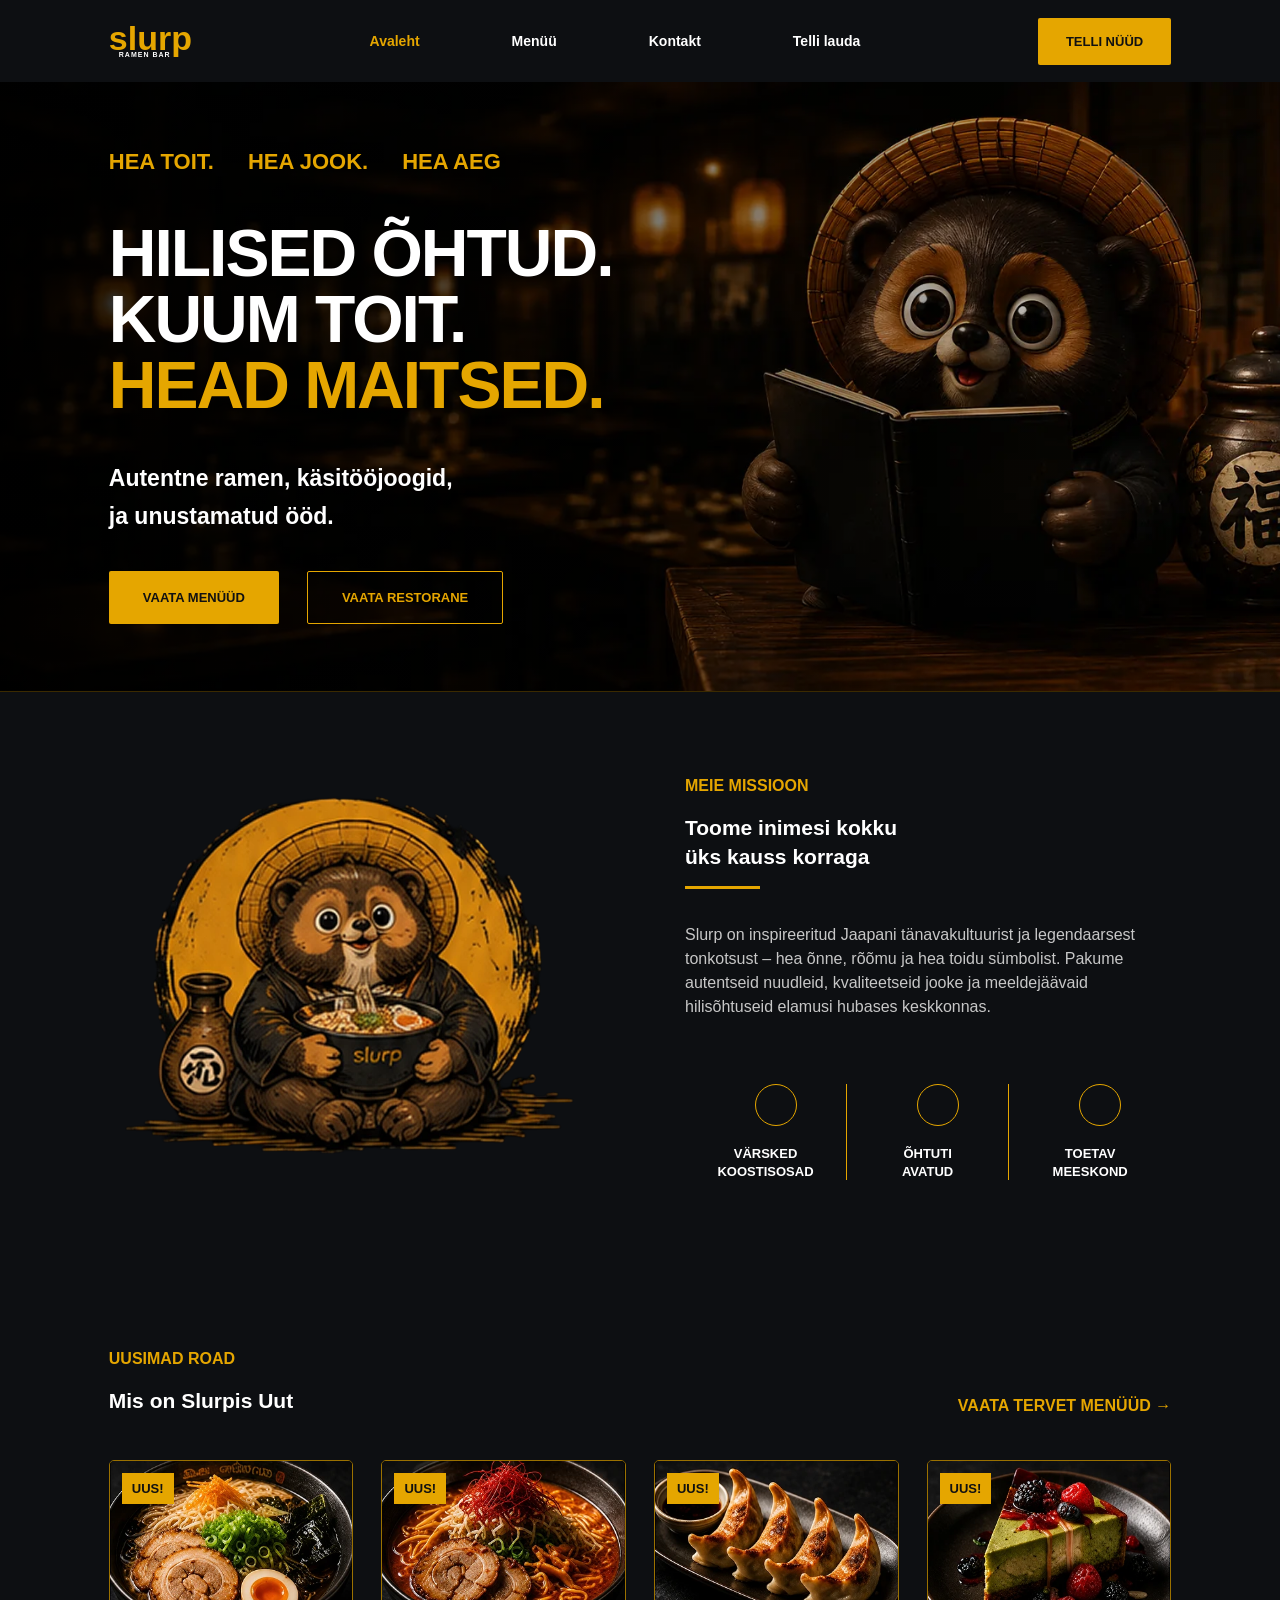
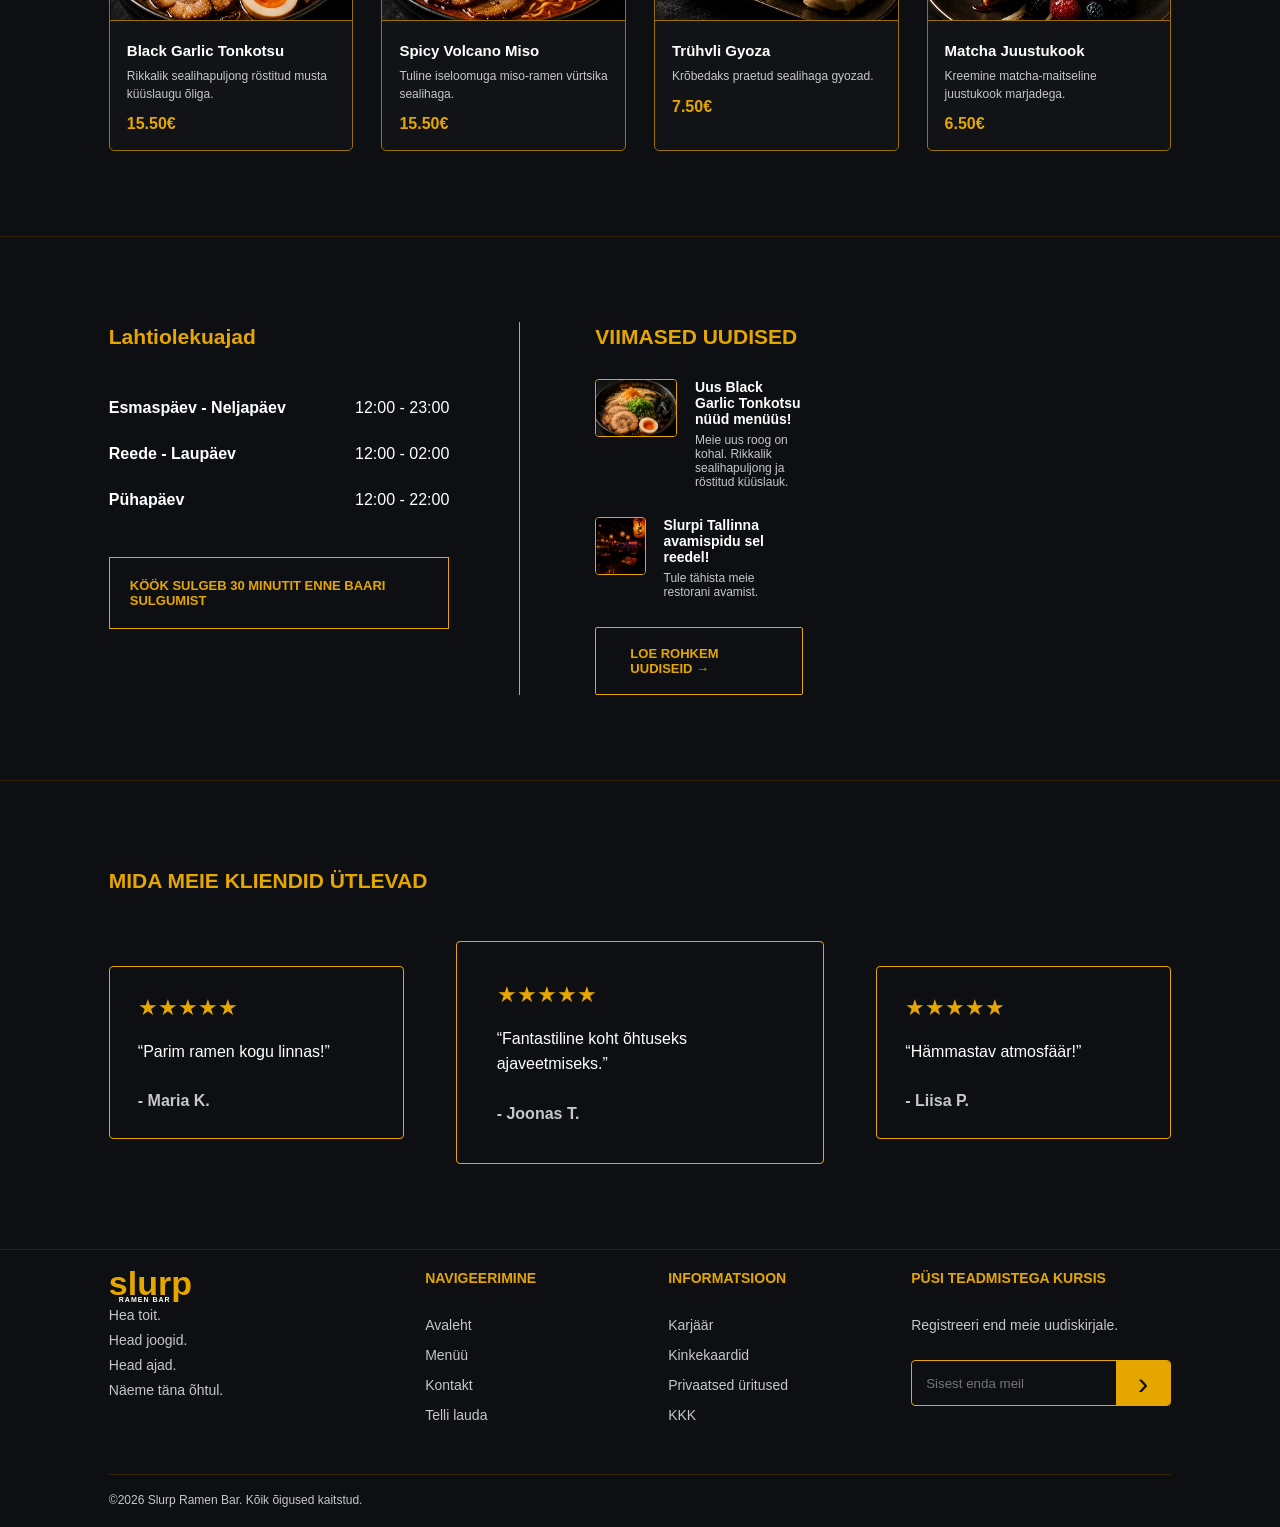
==== index.html @ c4280430 "Added main.js and organised file names" ====
<!DOCTYPE html>
<html lang="et">
<head>
  <meta charset="UTF-8" />
  <meta name="viewport" content="width=device-width, initial-scale=1.0" />
  <title>Slurp | Avaleht</title>
  <link rel="stylesheet" href="styles.css" />
</head>
<body class="avaleht-page">

<header class="header">
  <div class="container nav">
    <div class="logo">slurp <span>RAMEN BAR</span></div>

    <nav>
      <a class="active" href="#">Avaleht</a>
      <a href="menu.html">Menüü</a>
      <a href="kontakt.html">Kontakt</a>
      <a href="tellimus.html">Telli lauda</a>
    </nav>

    <a class="btn small" href="tellimus.html">TELLI NÜÜD</a>
  </div>
</header>

<main>
  <section class="hero">
    <div class="container hero-content">
      <div>
        <div class="tags">
          <span>HEA TOIT.</span>
          <span>HEA JOOK.</span>
          <span>HEA AEG</span>
        </div>

        <h1>
          HILISED ÕHTUD.<br>
          KUUM TOIT.<br>
          <span>HEAD MAITSED.</span>
        </h1>

        <p>Autentne ramen, käsitööjoogid,<br>ja unustamatud ööd.</p>

        <div class="hero-buttons">
          <a class="btn" href="menu.html">VAATA MENÜÜD</a>
          <a class="btn outline" href="kontakt.html">VAATA RESTORANE</a>
        </div>
      </div>
    </div>
  </section>

  <section class="mission section">
    <div class="container mission-grid">
      <div class="mission-img">
        <img src="images/mascot-bowl.webp" alt="Slurp mascot" loading="lazy">
      </div>

      <div>
        <h5>MEIE MISSIOON</h5>
        <h2>Toome inimesi kokku<br>üks kauss korraga</h2>
        <div class="line"></div>

        <p>
          Slurp on inspireeritud Jaapani tänavakultuurist ja legendaarsest
          tonkotsust – hea õnne, rõõmu ja hea toidu sümbolist.
          Pakume autentseid nuudleid, kvaliteetseid jooke ja meeldejäävaid
          hilisõhtuseid elamusi hubases keskkonnas.
        </p>

        <div class="features">
          <div>
            <div class="icon"></div>
            <strong>VÄRSKED<br>KOOSTISOSAD</strong>
          </div>
          <div>
            <div class="icon"></div>
            <strong>ÕHTUTI<br>AVATUD</strong>
          </div>
          <div>
            <div class="icon"></div>
            <strong>TOETAV<br>MEESKOND</strong>
          </div>
        </div>
      </div>
    </div>
  </section>

  <section class="new-food section">
    <div class="container">
      <div class="section-head">
        <div>
          <h5>UUSIMAD ROAD</h5>
          <h2>Mis on Slurpis Uut</h2>
        </div>
        <a href="menu.html">VAATA TERVET MENÜÜD →</a>
      </div>

      <div class="cards">
        <article class="card">
          <span>UUS!</span>
          <img src="images/ramen-1.webp" alt="" loading="lazy">
          <div>
            <h3>Black Garlic Tonkotsu</h3>
            <p>Rikkalik sealihapuljong röstitud musta küüslaugu õliga.</p>
            <strong>15.50€</strong>
          </div>
        </article>

        <article class="card">
          <span>UUS!</span>
          <img src="images/ramen-2.webp" alt="" loading="lazy">
          <div>
            <h3>Spicy Volcano Miso</h3>
            <p>Tuline iseloomuga miso-ramen vürtsika sealihaga.</p>
            <strong>15.50€</strong>
          </div>
        </article>

        <article class="card">
          <span>UUS!</span>
          <img src="images/gyoza.webp" alt="" loading="lazy">
          <div>
            <h3>Trühvli Gyoza</h3>
            <p>Krõbedaks praetud sealihaga gyozad.</p>
            <strong>7.50€</strong>
          </div>
        </article>

        <article class="card">
          <span>UUS!</span>
          <img src="images/matcha.webp" alt="" loading="lazy">
          <div>
            <h3>Matcha Juustukook</h3>
            <p>Kreemine matcha-maitseline juustukook marjadega.</p>
            <strong>6.50€</strong>
          </div>
        </article>
      </div>
    </div>
  </section>

  <section class="info section">
    <div class="container info-grid">
      <div>
        <h2>Lahtiolekuajad</h2>

        <div class="hours">
          <p><b>Esmaspäev - Neljapäev</b><span>12:00 - 23:00</span></p>
          <p><b>Reede - Laupäev</b><span>12:00 - 02:00</span></p>
          <p><b>Pühapäev</b><span>12:00 - 22:00</span></p>
        </div>

        <div class="notice">KÖÖK SULGEB 30 MINUTIT ENNE BAARI SULGUMIST</div>
      </div>

      <div class="news">
        <h2>VIIMASED UUDISED</h2>

        <div class="news-item">
          <img src="images/ramen-1.webp" alt="" loading="lazy">
          <div>
            <h4>Uus Black Garlic Tonkotsu nüüd menüüs!</h4>
            <p>Meie uus roog on kohal. Rikkalik sealihapuljong ja röstitud küüslauk.</p>
          </div>
        </div>

        <div class="news-item">
          <img src="images/news.webp" alt="" loading="lazy">
          <div>
            <h4>Slurpi Tallinna avamispidu sel reedel!</h4>
            <p>Tule tähista meie restorani avamist.</p>
          </div>
        </div>

        <a class="btn outline" href="kontakt.html">LOE ROHKEM UUDISEID →</a>
      </div>
    </div>
  </section>

  <section class="reviews section">
    <div class="container">
      <h2>MIDA MEIE KLIENDID ÜTLEVAD</h2>

      <div class="review-grid">
        <div class="review">
          <div>★★★★★</div>
          <p>“Parim ramen kogu linnas!”</p>
          <strong>- Maria K.</strong>
        </div>

        <div class="review large">
          <div>★★★★★</div>
          <p>“Fantastiline koht õhtuseks ajaveetmiseks.”</p>
          <strong>- Joonas T.</strong>
        </div>

        <div class="review">
          <div>★★★★★</div>
          <p>“Hämmastav atmosfäär!”</p>
          <strong>- Liisa P.</strong>
        </div>
      </div>
    </div>
  </section>
</main>

<footer class="footer">
  <div class="container footer-grid">
    <div>
      <div class="logo">slurp <span>RAMEN BAR</span></div>
      <p>Hea toit.<br>Head joogid.<br>Head ajad.<br>Näeme täna õhtul.</p>
    </div>

    <div>
      <h4>NAVIGEERIMINE</h4>
      <a href="#">Avaleht</a>
      <a href="menu.html">Menüü</a>
      <a href="kontakt.html">Kontakt</a>
      <a href="tellimus.html">Telli lauda</a>
    </div>

    <div>
      <h4>INFORMATSIOON</h4>
      <a href="#">Karjäär</a>
      <a href="#">Kinkekaardid</a>
      <a href="#">Privaatsed üritused</a>
      <a href="kontakt.html">KKK</a>
    </div>

    <div>
      <h4>PÜSI TEADMISTEGA KURSIS</h4>
      <p>Registreeri end meie uudiskirjale.</p>
      <form>
        <input type="email" placeholder="Sisest enda meil" aria-label="Sisesta enda meil">
        <button>›</button>
      </form>
    </div>
  </div>

  <div class="container copyright">
    ©2026 Slurp Ramen Bar. Kõik õigused kaitstud.
  </div>
</footer>

<script src="js/main.js"></script>
</body>
</html>
---- styles.css ----
:root {
  --bg: #0d0f12;
  --bg2: #111316;
  --yellow: #e6a600;
  --text: #ffffff;
  --muted: #c8c8c8;
  --border: #a97900;
}

* {
  margin: 0;
  padding: 0;
  box-sizing: border-box;
}

body {
  background: var(--bg);
  color: var(--text);
  font-family: Arial, Helvetica, sans-serif;
}

a {
  color: inherit;
  text-decoration: none;
}

.container {
  width: 82%;
  max-width: 1220px;
  margin: auto;
}

.header {
  height: 78px;
  background: #0d0f12;
  display: flex;
  align-items: center;
}

.nav {
  display: flex;
  justify-content: space-between;
  align-items: center;
}

.logo {
  color: var(--yellow);
  font-size: 34px;
  font-weight: 900;
  line-height: 0.8;
}

.logo span {
  display: block;
  color: white;
  font-size: 7px;
  letter-spacing: 1px;
  margin-left: 34px;
}

.nav nav {
  display: flex;
  gap: 82px;
  font-size: 14px;
  font-weight: 700;
}

.nav nav a.active {
  color: var(--yellow);
}

.btn {
  display: inline-flex;
  align-items: center;
  justify-content: center;
  background: var(--yellow);
  color: #111;
  font-weight: 900;
  font-size: 13px;
  padding: 18px 30px;
  border-radius: 2px;
}

.btn.small {
  padding: 16px 28px;
}

.btn.outline {
  background: transparent;
  color: var(--yellow);
  border: 1px solid var(--yellow);
}

.hero {
  min-height: 610px;
  background:
    linear-gradient(90deg, rgba(0,0,0,.9), rgba(0,0,0,.25)),
    url("images/hero-avaleht.webp") center/cover no-repeat;
  display: flex;
  align-items: center;
}

.tags {
  display: flex;
  gap: 28px;
  color: var(--yellow);
  font-weight: 900;
  font-size: 17px;
  margin-bottom: 18px;
}

.hero h1 {
  font-size: 62px;
  line-height: 1.15;
  font-weight: 900;
  letter-spacing: -2px;
}

.hero h1 span {
  color: var(--yellow);
}

.hero p {
  margin-top: 25px;
  color: white;
  font-size: 21px;
  line-height: 1.7;
  font-weight: 700;
}

.hero-buttons {
  display: flex;
  gap: 22px;
  margin-top: 28px;
}

.section {
  padding: 85px 0;
}

.mission-grid {
  display: grid;
  grid-template-columns: 1fr 1fr;
  gap: 90px;
  align-items: center;
}

.mission-img img {
  width: 100%;
}

h5 {
  color: var(--yellow);
  font-size: 16px;
  margin-bottom: 18px;
  font-weight: 900;
}

h2 {
  font-size: 32px;
  line-height: 1.4;
}

.line {
  width: 60px;
  height: 4px;
  background: var(--yellow);
  margin: 22px 0;
}

.mission p {
  color: var(--muted);
  line-height: 1.5;
  max-width: 470px;
}

.features {
  display: grid;
  grid-template-columns: repeat(3, 1fr);
  margin-top: 65px;
}

.features div {
  text-align: center;
  border-right: 1px solid var(--yellow);
}

.features div:last-child {
  border-right: none;
}

.icon {
  font-size: 48px;
  color: var(--yellow);
  margin-bottom: 18px;
}

.features strong {
  font-size: 13px;
}

.section-head {
  display: flex;
  justify-content: space-between;
  align-items: end;
  margin-bottom: 45px;
}

.section-head a {
  color: var(--yellow);
  font-weight: 900;
}

.cards {
  display: grid;
  grid-template-columns: repeat(4, 1fr);
  gap: 28px;
}

.card {
  position: relative;
  border: 1px solid var(--border);
  border-radius: 4px;
  overflow: hidden;
  background: #101215;
}

.card span {
  position: absolute;
  top: 12px;
  left: 12px;
  background: var(--yellow);
  color: #111;
  padding: 8px 10px;
  font-weight: 900;
  font-size: 13px;
  z-index: 2;
}

.card img {
  width: 100%;
  height: 165px;
  object-fit: cover;
  border-bottom: 1px solid var(--border);
}

.card div {
  padding: 18px;
}

.card h3 {
  font-size: 15px;
  margin-bottom: 10px;
}

.card p {
  color: var(--muted);
  font-size: 12px;
  line-height: 1.5;
  margin-bottom: 15px;
}

.card strong {
  color: var(--yellow);
}

.info {
  border-top: 1px solid #302400;
  border-bottom: 1px solid #302400;
}

.info-grid {
  display: grid;
  grid-template-columns: 1fr 1fr;
  gap: 90px;
}

.info h2 {
  color: var(--yellow);
}

.hours {
  margin: 48px 0;
}

.hours p {
  display: flex;
  justify-content: space-between;
  max-width: 390px;
  margin-bottom: 28px;
}

.notice {
  max-width: 390px;
  border: 1px solid var(--yellow);
  color: var(--yellow);
  padding: 20px;
  font-weight: 900;
  font-size: 13px;
}

.news {
  border-left: 1px solid var(--yellow);
  padding-left: 75px;
}

.news-item {
  display: flex;
  gap: 18px;
  margin: 28px 0;
}

.news-item img {
  width: 88px;
  height: 58px;
  object-fit: cover;
  border: 1px solid var(--yellow);
  border-radius: 4px;
}

.news-item h4 {
  font-size: 14px;
  margin-bottom: 6px;
}

.news-item p {
  color: var(--muted);
  font-size: 12px;
}

.reviews h2 {
  color: var(--yellow);
  margin-bottom: 45px;
}

.review-grid {
  display: grid;
  grid-template-columns: 1fr 1.25fr 1fr;
  gap: 52px;
  align-items: center;
}

.review {
  border: 1px solid var(--yellow);
  border-radius: 4px;
  padding: 28px;
}

.review.large {
  padding: 40px;
}

.review div {
  color: var(--yellow);
  font-size: 22px;
  margin-bottom: 18px;
}

.review p {
  color: white;
  line-height: 1.6;
  margin-bottom: 28px;
}

.review strong {
  color: var(--muted);
}

.footer {
  border-top: 1px solid #302400;
  padding: 48px 0 20px;
}

.footer-grid {
  display: grid;
  grid-template-columns: 1.3fr 1fr 1fr 1.5fr;
  gap: 80px;
}

.footer p,
.footer a {
  display: block;
  color: var(--muted);
  margin-bottom: 12px;
  font-size: 14px;
}

.footer h4 {
  color: var(--yellow);
  margin-bottom: 25px;
  font-size: 14px;
}

.footer form {
  display: flex;
  border: 1px solid var(--yellow);
  max-width: 260px;
  height: 45px;
}

.footer input {
  flex: 1;
  background: transparent;
  border: none;
  padding: 0 15px;
  color: white;
}

.footer button {
  width: 55px;
  border: none;
  background: var(--yellow);
  font-size: 32px;
}

.copyright {
  border-top: 1px solid #302400;
  margin-top: 35px;
  padding-top: 18px;
  color: var(--muted);
  font-size: 12px;
}

@media (max-width: 900px) {
  .container {
    width: 90%;
  }

  .nav nav {
    display: none;
  }

  .hero h1 {
    font-size: 42px;
  }

  .mission-grid,
  .info-grid,
  .footer-grid {
    grid-template-columns: 1fr;
  }

  .cards,
  .review-grid {
    grid-template-columns: 1fr;
  }

  .news {
    border-left: none;
    padding-left: 0;
  }
}

:root {
  --bg: #0d0f12;
  --yellow: #e5a600;
  --border: #9b7100;
  --text: #fff;
  --muted: #c6c6c6;
}

* {
  margin: 0;
  padding: 0;
  box-sizing: border-box;
}

body {
  background: var(--bg);
  color: var(--text);
  font-family: Arial, Helvetica, sans-serif;
}

a {
  text-decoration: none;
  color: inherit;
}

.container {
  width: 83%;
  max-width: 1180px;
  margin: 0 auto;
}

.header {
  height: 88px;
  background: #0d0f12;
  display: flex;
  align-items: center;
}

.nav {
  display: flex;
  align-items: center;
  justify-content: space-between;
}

.logo {
  color: var(--yellow);
  font-size: 34px;
  font-weight: 900;
  line-height: .8;
}

.logo span {
  display: block;
  color: white;
  font-size: 7px;
  margin-left: 10px;
  letter-spacing: 1px;
}

.nav nav {
  display: flex;
  gap: 92px;
  font-size: 14px;
  font-weight: 700;
}

.nav .active {
  color: var(--yellow);
}

.top-btn {
  background: var(--yellow);
  color: #111;
  padding: 17px 29px;
  font-size: 13px;
  font-weight: 900;
  border-radius: 2px;
}

.hero {
  height: 408px;
  background:
    linear-gradient(90deg, rgba(0,0,0,.88), rgba(0,0,0,.1)),
    url("images/menu-hero.webp") center/cover no-repeat;
  border-bottom: 1px solid #3b2a00;
}

.hero-inner {
  height: 100%;
  display: flex;
  align-items: center;
}

.hero h1 {
  font-size: 66px;
  font-weight: 900;
  line-height: 1;
  letter-spacing: -2px;
  margin-bottom: 42px;
}

.hero h1 span {
  color: var(--yellow);
}

.hero p {
  font-size: 23px;
  font-weight: 800;
  line-height: 1.65;
}

.tabs {
  border-bottom: 1px solid #332600;
}

.tab-row {
  height: 88px;
  display: grid;
  grid-template-columns: repeat(5, 1fr);
  align-items: center;
}

.tab {
  color: #eee1c8;
  font-size: 13px;
  font-weight: 800;
}

.tab span {
  margin-left: 12px;
}

.tab.active {
  color: var(--yellow);
  position: relative;
}

.tab.active::after {
  content: "";
  position: absolute;
  left: 0;
  bottom: -30px;
  width: 135px;
  height: 3px;
  background: var(--yellow);
}

.menu-page {
  padding-top: 72px;
}

.section-title {
  display: grid;
  grid-template-columns: auto 1fr auto;
  align-items: center;
  gap: 24px;
  margin-bottom: 70px;
}

.section-title h2 {
  font-size: 34px;
}

.section-title div {
  height: 1px;
  background: #3b2a00;
}

.section-title p {
  color: var(--muted);
  font-size: 12px;
  font-weight: 700;
  line-height: 2;
}

.ramen-grid {
  display: grid;
  grid-template-columns: repeat(3, 280px);
  gap: 78px;
  justify-content: center;
}

.big-card {
  position: relative;
  border: 1px solid var(--border);
  border-radius: 5px;
  overflow: hidden;
  background: #111316;
}

.big-card span {
  position: absolute;
  top: 14px;
  left: 14px;
  background: var(--yellow);
  color: #111;
  padding: 9px 11px;
  font-size: 14px;
  font-weight: 900;
  z-index: 2;
}

.big-card img {
  width: 100%;
  height: 190px;
  object-fit: cover;
  border-bottom: 1px solid var(--border);
}

.big-card div {
  padding: 20px;
}

.big-card h3 {
  font-size: 16px;
  margin-bottom: 12px;
}

.big-card p {
  color: var(--muted);
  font-size: 12px;
  line-height: 1.45;
  margin-bottom: 16px;
}

.big-card strong,
.mini-item strong {
  color: var(--yellow);
  font-weight: 900;
}

.menu-columns {
  display: grid;
  grid-template-columns: repeat(3, 1fr);
  gap: 72px;
  margin-top: 72px;
}

.mini-head {
  display: flex;
  align-items: center;
  justify-content: space-between;
  margin-bottom: 56px;
  position: relative;
}

.mini-head h2 {
  font-size: 34px;
}

.mini-head::after {
  content: "";
  position: absolute;
  left: 165px;
  right: 55px;
  top: 50%;
  height: 1px;
  background: #3b2a00;
}

.mini-head span {
  color: var(--yellow);
  font-size: 26px;
  letter-spacing: 7px;
}

.mini-item {
  display: grid;
  grid-template-columns: 86px 1fr;
  gap: 18px;
  margin-bottom: 28px;
}

.mini-item img {
  width: 86px;
  height: 72px;
  border: 1px solid var(--border);
  border-radius: 4px;
  object-fit: cover;
}

.mini-item h3 {
  font-size: 15px;
  margin-bottom: 7px;
}

.mini-item p {
  color: var(--muted);
  font-size: 12px;
  line-height: 1.4;
  margin-bottom: 6px;
}

.dessert {
  grid-template-columns: 150px 1fr;
  margin-bottom: 48px;
}

.dessert img {
  width: 150px;
  height: 95px;
}

.cta-box {
  margin-top: 50px;
  margin-bottom: 80px;
  border: 1px solid var(--border);
  border-radius: 5px;
  min-height: 125px;
  display: grid;
  grid-template-columns: 115px 1fr auto;
  align-items: center;
  padding: 25px 40px;
}

.cta-box img {
  width: 80px;
}

.cta-box h2 {
  font-size: 33px;
}

.cta-box p {
  color: var(--muted);
  margin-top: 8px;
}

.cta-box a {
  background: var(--yellow);
  color: #111;
  padding: 18px 38px;
  font-size: 13px;
  font-weight: 900;
  border-radius: 3px;
}

.footer {
  border-top: 1px solid #332600;
  padding: 54px 0 20px;
}

.footer-grid {
  display: grid;
  grid-template-columns: 1.45fr 1fr 1fr 1.45fr;
  gap: 80px;
}

.footer p,
.footer a {
  display: block;
  color: var(--muted);
  font-size: 14px;
  line-height: 1.8;
  margin-bottom: 5px;
}

.footer h4 {
  color: var(--yellow);
  font-size: 14px;
  margin-bottom: 27px;
}

.socials {
  color: var(--muted);
  font-size: 22px;
  margin-top: 28px;
}

.footer form {
  margin-top: 22px;
  display: flex;
  width: 260px;
  height: 46px;
  border: 1px solid var(--yellow);
  border-radius: 4px;
  overflow: hidden;
}

.footer input {
  flex: 1;
  background: transparent;
  border: none;
  color: white;
  padding: 0 14px;
}

.footer button {
  width: 54px;
  border: none;
  background: var(--yellow);
  color: #111;
  font-size: 32px;
}

.copyright {
  border-top: 1px solid #332600;
  padding-top: 18px;
  margin-top: 40px;
  font-size: 12px;
  color: var(--muted);
}

@media (max-width: 900px) {
  .container {
    width: 90%;
  }

  .nav nav {
    display: none;
  }

  .hero h1 {
    font-size: 44px;
  }

  .tab-row,
  .section-title,
  .ramen-grid,
  .menu-columns,
  .cta-box,
  .footer-grid {
    grid-template-columns: 1fr;
  }

  .ramen-grid {
    gap: 30px;
  }

  .big-card {
    width: 100%;
  }

  .mini-head::after {
    display: none;
  }

  .cta-box {
    gap: 25px;
  }
}

:root {
  --bg: #0d0f12;
  --yellow: #e5a600;
  --border: #9b7100;
  --text: #ffffff;
  --muted: #c7c7c7;
}

* {
  margin: 0;
  padding: 0;
  box-sizing: border-box;
}

body {
  background: var(--bg);
  color: var(--text);
  font-family: Arial, Helvetica, sans-serif;
}

a {
  color: inherit;
  text-decoration: none;
}

.container {
  width: 83%;
  max-width: 1180px;
  margin: 0 auto;
}

.header {
  height: 82px;
  background: #0d0f12;
  display: flex;
  align-items: center;
}

.nav {
  display: flex;
  align-items: center;
  justify-content: space-between;
}

.logo {
  color: var(--yellow);
  font-size: 34px;
  font-weight: 900;
  line-height: .8;
}

.logo span {
  display: block;
  color: white;
  font-size: 7px;
  margin-left: 10px;
  letter-spacing: 1px;
}

.nav nav {
  display: flex;
  gap: 92px;
  font-size: 14px;
  font-weight: 700;
}

.nav .active {
  color: var(--yellow);
}

.top-btn {
  background: var(--yellow);
  color: #111;
  padding: 17px 29px;
  font-size: 13px;
  font-weight: 900;
  border-radius: 2px;
}

.hero-detail {
  height: 642px;
  background:
    linear-gradient(90deg, rgba(0,0,0,.92) 0%, rgba(0,0,0,.62) 32%, rgba(0,0,0,.08) 70%),
    url("images/detail-hero.webp") center/cover no-repeat;
  border-bottom: 1px solid #332600;
}

.hero-content {
  height: 100%;
  display: flex;
  flex-direction: column;
  justify-content: center;
  margin-left: -104px;
}

.badge {
  background: var(--yellow);
  color: #111;
  width: fit-content;
  padding: 10px 12px;
  border-radius: 2px;
  font-weight: 900;
  font-size: 15px;
  margin-bottom: 20px;
}

.hero-detail h1 {
  font-size: 67px;
  line-height: 1.18;
  font-weight: 900;
  letter-spacing: -2px;
  margin-bottom: 28px;
}

.hero-detail p {
  font-size: 23px;
  line-height: 1.45;
  font-weight: 500;
  max-width: 560px;
  margin-bottom: 22px;
}

.price {
  color: var(--yellow);
  font-size: 29px;
  margin-bottom: 28px;
}

.tags {
  display: flex;
  gap: 34px;
  font-size: 22px;
  margin-bottom: 45px;
}

.hero-buttons {
  display: flex;
  gap: 30px;
}

.btn {
  display: inline-flex;
  align-items: center;
  justify-content: center;
  background: var(--yellow);
  color: #111;
  padding: 19px 31px;
  font-size: 13px;
  font-weight: 900;
  border-radius: 2px;
}

.btn.outline {
  background: transparent;
  color: var(--yellow);
  border: 1px solid var(--yellow);
}

.info-section {
  padding: 78px 0 135px;
}

.info-grid {
  display: grid;
  grid-template-columns: 1.2fr 1fr 1.05fr;
  gap: 70px;
}

.info-block {
  min-height: 360px;
  border-right: 1px solid var(--border);
  padding-right: 65px;
}

.info-block h2,
.custom-card h2 {
  font-size: 29px;
  line-height: 1.2;
}

.line {
  width: 78px;
  height: 3px;
  background: var(--yellow);
  margin: 18px 0 52px;
}

.info-block p {
  color: var(--muted);
  font-size: 16px;
  line-height: 1.45;
  margin-bottom: 45px;
}

.ingredients ul {
  list-style: none;
  color: var(--muted);
  font-size: 16px;
  line-height: 1.35;
}

.custom-card {
  position: relative;
  border: 1px solid var(--border);
  border-radius: 5px;
  padding: 26px 32px 42px;
  min-height: 315px;
}

.custom-card h2 {
  color: var(--yellow);
  margin-bottom: 35px;
}

.custom-row {
  display: grid;
  grid-template-columns: 1fr auto 24px;
  align-items: center;
  gap: 15px;
  color: var(--muted);
  border-bottom: 1px solid #5a4200;
  padding: 0 0 18px;
  margin-bottom: 22px;
  font-size: 16px;
}

.custom-row b {
  font-weight: 400;
  font-size: 13px;
}

.custom-row button {
  width: 21px;
  height: 21px;
  border-radius: 50%;
  border: 2px solid var(--yellow);
  background: transparent;
  color: var(--yellow);
  font-weight: 900;
  line-height: 15px;
}

.custom-card img {
  position: absolute;
  right: -5px;
  bottom: -146px;
  width: 160px;
}

.related {
  border-top: 1px solid #332600;
  border-bottom: 1px solid #332600;
  padding: 45px 0 78px;
}

.related-grid {
  display: grid;
  grid-template-columns: repeat(4, 1fr);
  gap: 32px;
}

.card {
  position: relative;
  border: 1px solid var(--border);
  border-radius: 5px;
  overflow: hidden;
  background: #111316;
}

.card > span {
  position: absolute;
  top: 13px;
  left: 13px;
  background: var(--yellow);
  color: #111;
  padding: 9px 11px;
  font-size: 14px;
  font-weight: 900;
  z-index: 2;
}

.card img {
  width: 100%;
  height: 178px;
  object-fit: cover;
  border-bottom: 1px solid var(--border);
}

.card div {
  padding: 18px;
}

.card h3 {
  font-size: 15px;
  margin-bottom: 12px;
}

.card p {
  color: var(--muted);
  font-size: 12px;
  line-height: 1.45;
  margin-bottom: 16px;
}

.card strong {
  color: var(--yellow);
}

.footer {
  padding: 54px 0 20px;
}

.footer-grid {
  display: grid;
  grid-template-columns: 1.45fr 1fr 1fr 1.45fr;
  gap: 80px;
}

.footer p,
.footer a {
  display: block;
  color: var(--muted);
  font-size: 14px;
  line-height: 1.8;
  margin-bottom: 5px;
}

.footer h4 {
  color: var(--yellow);
  font-size: 14px;
  margin-bottom: 27px;
}

.footer form {
  margin-top: 22px;
  display: flex;
  width: 260px;
  height: 46px;
  border: 1px solid var(--yellow);
  border-radius: 4px;
  overflow: hidden;
}

.footer input {
  flex: 1;
  background: transparent;
  border: none;
  color: white;
  padding: 0 14px;
}

.footer button {
  width: 54px;
  border: none;
  background: var(--yellow);
  color: #111;
  font-size: 32px;
}

.copyright {
  border-top: 1px solid #332600;
  padding-top: 18px;
  margin-top: 40px;
  font-size: 12px;
  color: var(--muted);
}

@media (max-width: 900px) {
  .container {
    width: 90%;
  }

  .nav nav {
    display: none;
  }

  .hero-detail {
    height: auto;
    padding: 80px 0;
  }

  .hero-detail h1 {
    font-size: 43px;
  }

  .hero-detail p,
  .tags {
    font-size: 17px;
  }

  .tags,
  .hero-buttons {
    flex-direction: column;
    gap: 16px;
  }

  .info-grid,
  .related-grid,
  .footer-grid {
    grid-template-columns: 1fr;
  }

  .info-block {
    border-right: none;
    padding-right: 0;
    min-height: auto;
  }

  .custom-card img {
    position: static;
    width: 180px;
    margin-top: 20px;
  }
}

:root {
  --bg: #0d0f12;
  --yellow: #e5a600;
  --border: #9b7100;
  --muted: #c7c7c7;
}

* {
  margin: 0;
  padding: 0;
  box-sizing: border-box;
}

body {
  background: var(--bg);
  color: white;
  font-family: Arial, Helvetica, sans-serif;
}

a {
  color: inherit;
  text-decoration: none;
}

.container {
  width: 83%;
  max-width: 1180px;
  margin: auto;
}

.header {
  height: 82px;
  background: #0d0f12;
  display: flex;
  align-items: center;
}

.nav {
  display: flex;
  justify-content: space-between;
  align-items: center;
}

.logo {
  color: var(--yellow);
  font-size: 34px;
  font-weight: 900;
  line-height: .8;
}

.logo span {
  display: block;
  color: white;
  font-size: 7px;
  margin-left: 10px;
  letter-spacing: 1px;
}

.nav nav {
  display: flex;
  gap: 92px;
  font-size: 14px;
  font-weight: 700;
}

.nav .active {
  color: var(--yellow);
}

.top-btn {
  background: var(--yellow);
  color: #111;
  padding: 17px 29px;
  font-size: 13px;
  font-weight: 900;
  border-radius: 2px;
}

.hero-contact {
  height: 640px;
  background:
    linear-gradient(90deg, rgba(0,0,0,.85), rgba(0,0,0,.15)),
    url("images/contact-hero.webp") center/cover no-repeat;
}

.hero-text {
  height: 100%;
  display: flex;
  flex-direction: column;
  justify-content: center;
  align-items: flex-start;
}

.hero-text h1 {
  font-size: 72px;
  line-height: 1.12;
  font-weight: 900;
  letter-spacing: -2px;
}

.hero-text span {
  color: var(--yellow);
}

.hero-text p {
  margin-top: 28px;
  font-size: 23px;
  line-height: 1.45;
  font-weight: 500;
}

.contact-section {
  padding: 90px 0;
}

.contact-grid {
  display: grid;
  grid-template-columns: 1.05fr .8fr .85fr;
  gap: 85px;
}

h2 {
  font-size: 21px;
  font-weight: 900;
}

.line {
  width: 72px;
  height: 3px;
  background: var(--yellow);
  margin: 12px 0 26px;
}

.contact-form input,
.contact-form select,
.contact-form textarea {
  width: 100%;
  background: transparent;
  border: 1px solid var(--yellow);
  color: white;
  padding: 17px;
  margin-bottom: 16px;
  border-radius: 5px;
  outline: none;
}

.contact-form textarea {
  height: 120px;
  resize: none;
}

.contact-form button {
  width: 100%;
  border: none;
  background: var(--yellow);
  color: #111;
  padding: 18px;
  font-weight: 900;
  border-radius: 3px;
}

.info-item {
  display: flex;
  gap: 18px;
  margin-bottom: 28px;
}

.icon {
  width: 42px;
  height: 42px;
  border: 1px solid var(--yellow);
  border-radius: 50%;
  color: var(--yellow);
  display: flex;
  align-items: center;
  justify-content: center;
  font-size: 20px;
}

.info-item h3 {
  font-size: 15px;
  margin-bottom: 5px;
}

.info-item p,
.collab p {
  color: white;
  line-height: 1.45;
  font-size: 14px;
}

.collab {
  border-left: 1px solid #5d4300;
  padding-left: 40px;
}

.collab img {
  width: 230px;
  display: block;
  margin-bottom: 45px;
}

.collab h3 {
  color: var(--yellow);
  font-size: 18px;
  margin-bottom: 12px;
}

.collab a {
  display: inline-block;
  margin-top: 25px;
  border: 1px solid var(--yellow);
  color: var(--yellow);
  padding: 15px 36px;
  font-size: 13px;
  font-weight: 900;
}

.visit-section {
  border-top: 1px solid #332600;
  border-bottom: 1px solid #332600;
  padding: 75px 0;
}

.visit-grid {
  display: grid;
  grid-template-columns: 1fr 1fr;
  gap: 45px;
  align-items: center;
}

.map {
  width: 100%;
  height: 285px;
  border: 0;
  border-radius: 6px;
}

.location {
  display: grid;
  grid-template-columns: 45px 1fr 150px;
  gap: 18px;
  align-items: center;
  margin-bottom: 32px;
}

.pin {
  font-size: 30px;
  color: var(--yellow);
}

.location h3 {
  font-size: 18px;
  margin-bottom: 7px;
}

.location p {
  line-height: 1.45;
}

.location a {
  border: 1px solid var(--yellow);
  color: var(--yellow);
  padding: 14px;
  text-align: center;
  font-size: 13px;
  font-weight: 900;
}

.footer {
  padding: 54px 0 20px;
}

.footer-grid {
  display: grid;
  grid-template-columns: 1.45fr 1fr 1fr 1.45fr;
  gap: 80px;
}

.footer p,
.footer a {
  display: block;
  color: var(--muted);
  font-size: 14px;
  line-height: 1.8;
  margin-bottom: 5px;
}

.footer h4 {
  color: var(--yellow);
  font-size: 14px;
  margin-bottom: 27px;
}

.socials {
  color: var(--muted);
  font-size: 22px;
  margin-top: 28px;
}

.footer form {
  margin-top: 22px;
  display: flex;
  width: 260px;
  height: 46px;
  border: 1px solid var(--yellow);
  border-radius: 4px;
  overflow: hidden;
}

.footer input {
  flex: 1;
  background: transparent;
  border: none;
  color: white;
  padding: 0 14px;
}

.footer button {
  width: 54px;
  border: none;
  background: var(--yellow);
  color: #111;
  font-size: 32px;
}

.copyright {
  border-top: 1px solid #332600;
  padding-top: 18px;
  margin-top: 40px;
  font-size: 12px;
  color: var(--muted);
}

@media (max-width: 900px) {
  .container {
    width: 90%;
  }

  .nav nav {
    display: none;
  }

  .hero-text h1 {
    font-size: 44px;
  }

  .contact-grid,
  .visit-grid,
  .footer-grid {
    grid-template-columns: 1fr;
  }

  .collab {
    border-left: none;
    padding-left: 0;
  }

  .location {
    grid-template-columns: 40px 1fr;
  }

  .location a {
    grid-column: 2;
  }
}

:root {
  --bg: #0d0f12;
  --yellow: #e5a600;
  --border: #9b7100;
  --muted: #c7c7c7;
}

* {
  margin: 0;
  padding: 0;
  box-sizing: border-box;
}

body {
  background: var(--bg);
  color: white;
  font-family: Arial, Helvetica, sans-serif;
}

a {
  color: inherit;
  text-decoration: none;
}

.container {
  width: 83%;
  max-width: 1180px;
  margin: auto;
}

.header {
  height: 82px;
  background: #0d0f12;
  display: flex;
  align-items: center;
}

.nav {
  display: flex;
  justify-content: space-between;
  align-items: center;
}

.logo {
  color: var(--yellow);
  font-size: 34px;
  font-weight: 900;
  line-height: .8;
}

.logo span {
  display: block;
  color: white;
  font-size: 7px;
  margin-left: 10px;
  letter-spacing: 1px;
}

.nav nav {
  display: flex;
  gap: 92px;
  font-size: 14px;
  font-weight: 700;
}

.nav .active {
  color: var(--yellow);
}

.top-btn {
  background: var(--yellow);
  color: #111;
  padding: 17px 29px;
  font-size: 13px;
  font-weight: 900;
  border-radius: 2px;
}

.hero-order {
  height: 610px;
  background:
    linear-gradient(90deg, rgba(0,0,0,.88), rgba(0,0,0,.15)),
    url("images/order-hero.webp") center/cover no-repeat;
  border-bottom: 1px solid #332600;
}

.hero-text {
  height: 100%;
  display: flex;
  flex-direction: column;
  justify-content: center;
}

.hero-text h1 {
  font-size: 66px;
  line-height: 1.15;
  font-weight: 900;
  letter-spacing: -2px;
}

.hero-text span {
  color: var(--yellow);
}

.hero-text p {
  margin-top: 28px;
  font-size: 22px;
  line-height: 1.45;
}

.hero-buttons {
  display: flex;
  gap: 28px;
  margin-top: 36px;
}

.btn {
  background: var(--yellow);
  color: #111;
  padding: 18px 34px;
  font-size: 13px;
  font-weight: 900;
  border-radius: 2px;
}

.btn.outline {
  background: transparent;
  color: var(--yellow);
  border: 1px solid var(--yellow);
}

.forms-section {
  padding: 65px 0 45px;
}

.forms-grid {
  display: grid;
  grid-template-columns: 1fr 1fr;
  gap: 28px;
}

.box-form {
  border: 1px solid var(--border);
  border-radius: 5px;
  padding: 45px 38px;
}

.box-form h2 {
  font-size: 26px;
  margin-bottom: 18px;
}

.box-form h3 {
  color: var(--yellow);
  font-size: 21px;
  margin-bottom: 18px;
}

.box-form p {
  color: white;
  font-size: 13px;
  line-height: 1.5;
  margin-bottom: 28px;
}

.two {
  display: grid;
  grid-template-columns: 1fr 1fr;
  gap: 18px;
}

.box-form input,
.box-form select,
.box-form textarea {
  width: 100%;
  background: transparent;
  border: 1px solid var(--yellow);
  color: white;
  padding: 14px 15px;
  margin-bottom: 14px;
  border-radius: 4px;
  outline: none;
}

.box-form textarea {
  height: 80px;
  resize: none;
}

.label {
  display: block;
  color: var(--yellow);
  font-size: 13px;
  font-weight: 900;
  margin: 10px 0;
}

.product-row {
  display: flex;
  justify-content: space-between;
  color: white;
  font-size: 13px;
  margin-bottom: 10px;
}

.product-row input {
  width: auto;
  margin-right: 8px;
}

.box-form button[type="submit"] {
  width: 100%;
  background: var(--yellow);
  color: #111;
  border: none;
  padding: 18px;
  margin-top: 14px;
  border-radius: 3px;
  font-weight: 900;
}

.people {
  display: grid;
  grid-template-columns: repeat(5, 1fr);
  gap: 14px;
  margin-bottom: 14px;
}

.people button {
  background: transparent;
  border: 1px solid var(--yellow);
  color: white;
  padding: 12px;
  border-radius: 5px;
}

.popular {
  padding: 10px 0 45px;
}

.popular h2,
.benefit-box h2,
.faq-section h2 {
  font-size: 25px;
}

.line {
  width: 75px;
  height: 3px;
  background: var(--yellow);
  margin: 14px 0 34px;
}

.cards {
  display: grid;
  grid-template-columns: repeat(4, 1fr);
  gap: 28px;
}

.card {
  position: relative;
  border: 1px solid var(--border);
  border-radius: 5px;
  overflow: hidden;
  background: #111316;
}

.card span {
  position: absolute;
  top: 12px;
  left: 12px;
  background: var(--yellow);
  color: #111;
  padding: 8px 10px;
  font-size: 13px;
  font-weight: 900;
  z-index: 2;
}

.card img {
  width: 100%;
  height: 160px;
  object-fit: cover;
  border-bottom: 1px solid var(--border);
}

.card div {
  padding: 17px;
}

.card h3 {
  font-size: 15px;
  margin-bottom: 9px;
}

.card p {
  color: var(--muted);
  font-size: 12px;
  line-height: 1.45;
  margin-bottom: 12px;
}

.card strong {
  color: var(--yellow);
}

.benefits {
  padding: 5px 0 65px;
}

.benefit-box {
  border: 1px solid var(--border);
  border-radius: 5px;
  padding: 28px 35px 45px;
}

.benefit-grid {
  display: grid;
  grid-template-columns: repeat(3, 1fr);
  gap: 70px;
  margin-top: 35px;
}

.benefit {
  display: flex;
  gap: 22px;
  align-items: center;
}

.icon {
  color: var(--yellow);
  font-size: 58px;
  line-height: 1;
  margin-left: 70px;
}

.benefit h3 {
  color: var(--yellow);
  font-size: 16px;
  margin-bottom: 8px;
}

.benefit p {
  color: var(--muted);
  font-size: 12px;
  line-height: 1.4;
}

.faq-section {
  padding: 25px 0 35px;
}

.faq-grid {
  display: grid;
  grid-template-columns: 1fr 300px;
  gap: 45px;
  align-items: end;
}

details {
  border: 1px solid var(--border);
  padding: 18px 22px;
  color: white;
}

summary {
  cursor: pointer;
  font-weight: 800;
  list-style: none;
  position: relative;
}

summary::after {
  content: "⌄";
  color: var(--yellow);
  position: absolute;
  right: 0;
}

details p {
  color: var(--muted);
  margin-top: 8px;
  font-size: 12px;
}

.faq-grid img {
  width: 285px;
}

.footer {
  padding: 20px 0 20px;
}

.footer-grid {
  display: grid;
  grid-template-columns: 1.45fr 1fr 1fr 1.45fr;
  gap: 80px;
}

.footer p,
.footer a {
  display: block;
  color: var(--muted);
  font-size: 14px;
  line-height: 1.8;
  margin-bottom: 5px;
}

.footer h4 {
  color: var(--yellow);
  font-size: 14px;
  margin-bottom: 27px;
}

.socials {
  color: var(--muted);
  font-size: 22px;
  margin-top: 28px;
}

.footer form {
  margin-top: 22px;
  display: flex;
  width: 260px;
  height: 46px;
  border: 1px solid var(--yellow);
  border-radius: 4px;
  overflow: hidden;
}

.footer input {
  flex: 1;
  background: transparent;
  border: none;
  color: white;
  padding: 0 14px;
}

.footer button {
  width: 54px;
  border: none;
  background: var(--yellow);
  color: #111;
  font-size: 32px;
}

.copyright {
  border-top: 1px solid #332600;
  padding-top: 18px;
  margin-top: 40px;
  font-size: 12px;
  color: var(--muted);
}

@media (max-width: 900px) {
  .container {
    width: 90%;
  }

  .nav nav {
    display: none;
  }

  .hero-text h1 {
    font-size: 42px;
  }

  .forms-grid,
  .cards,
  .benefit-grid,
  .faq-grid,
  .footer-grid {
    grid-template-columns: 1fr;
  }

  .two {
    grid-template-columns: 1fr;
  }

  .faq-grid img {
    width: 200px;
  }
}

.avaleht-page .hero-content {
  justify-content: center;
  align-items: flex-start;
  text-align: left;
}

.avaleht-page .hero-content > div {
  max-width: 560px;
}
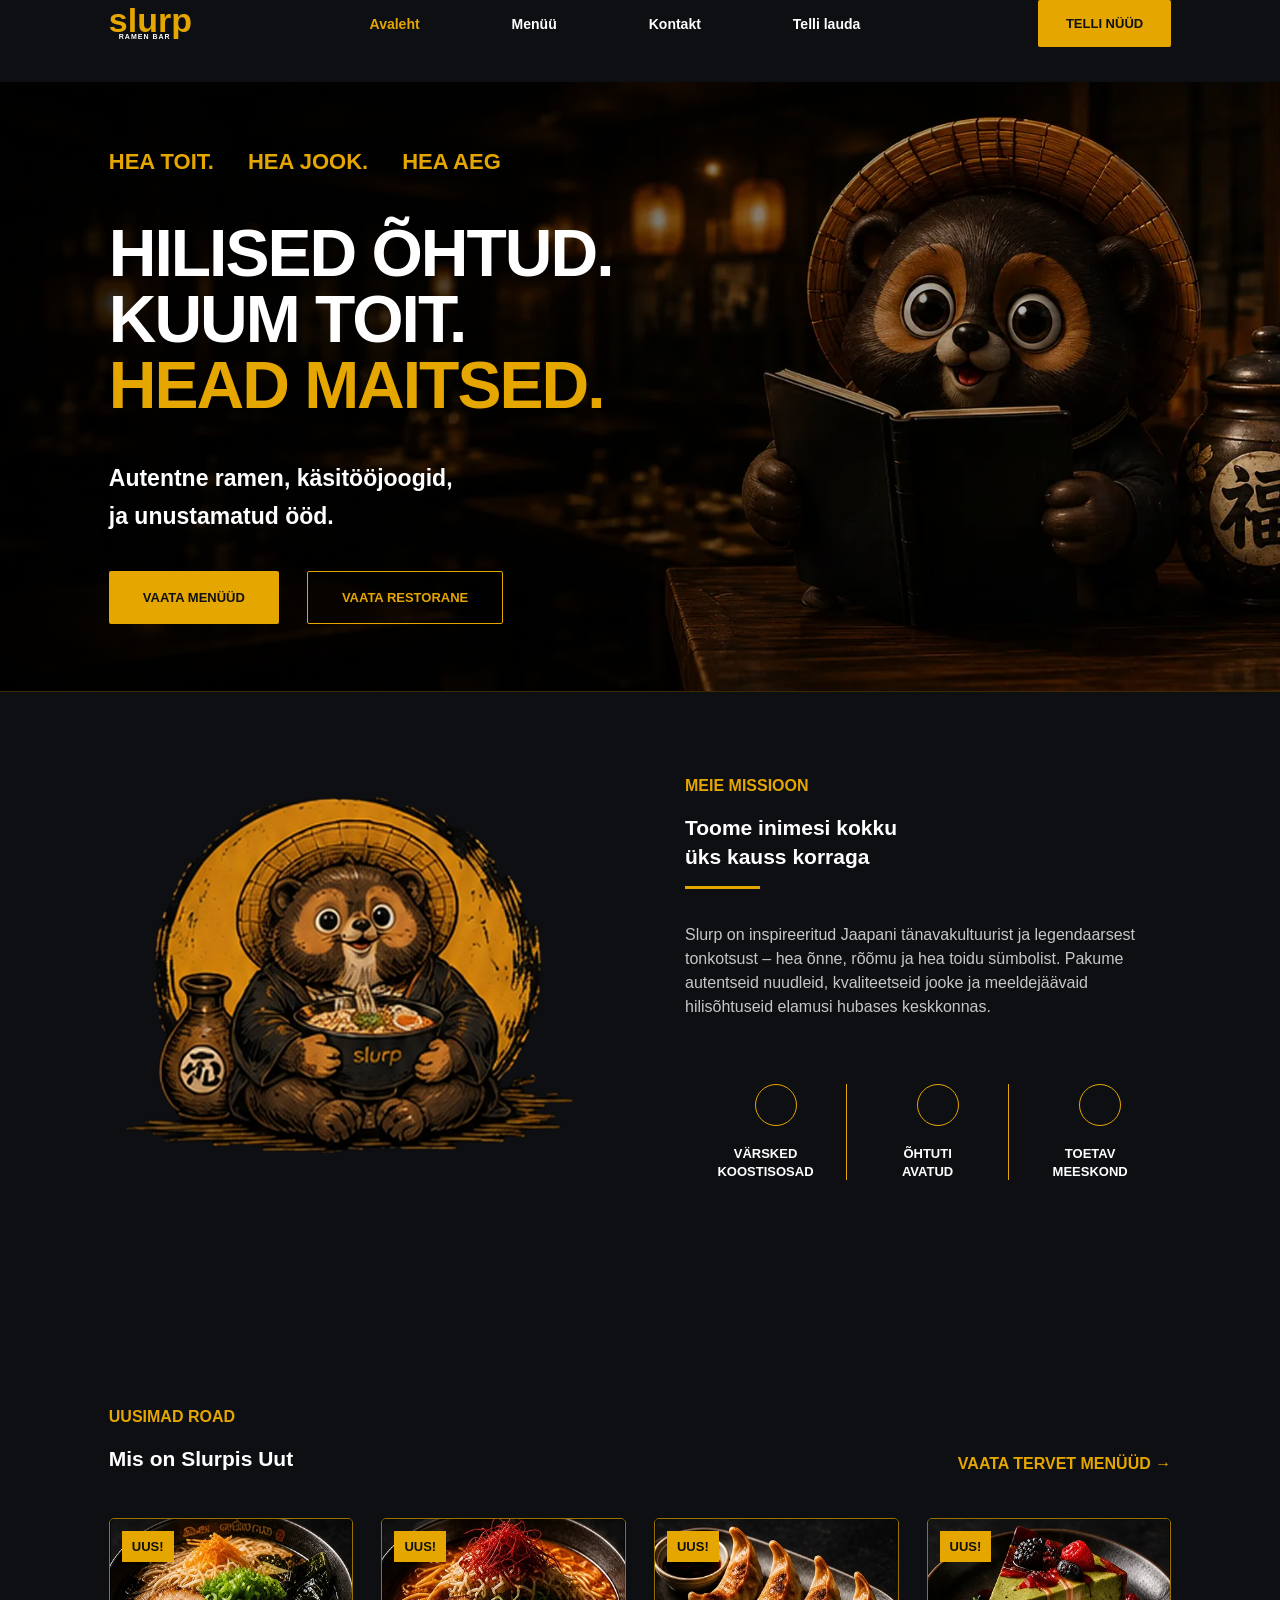
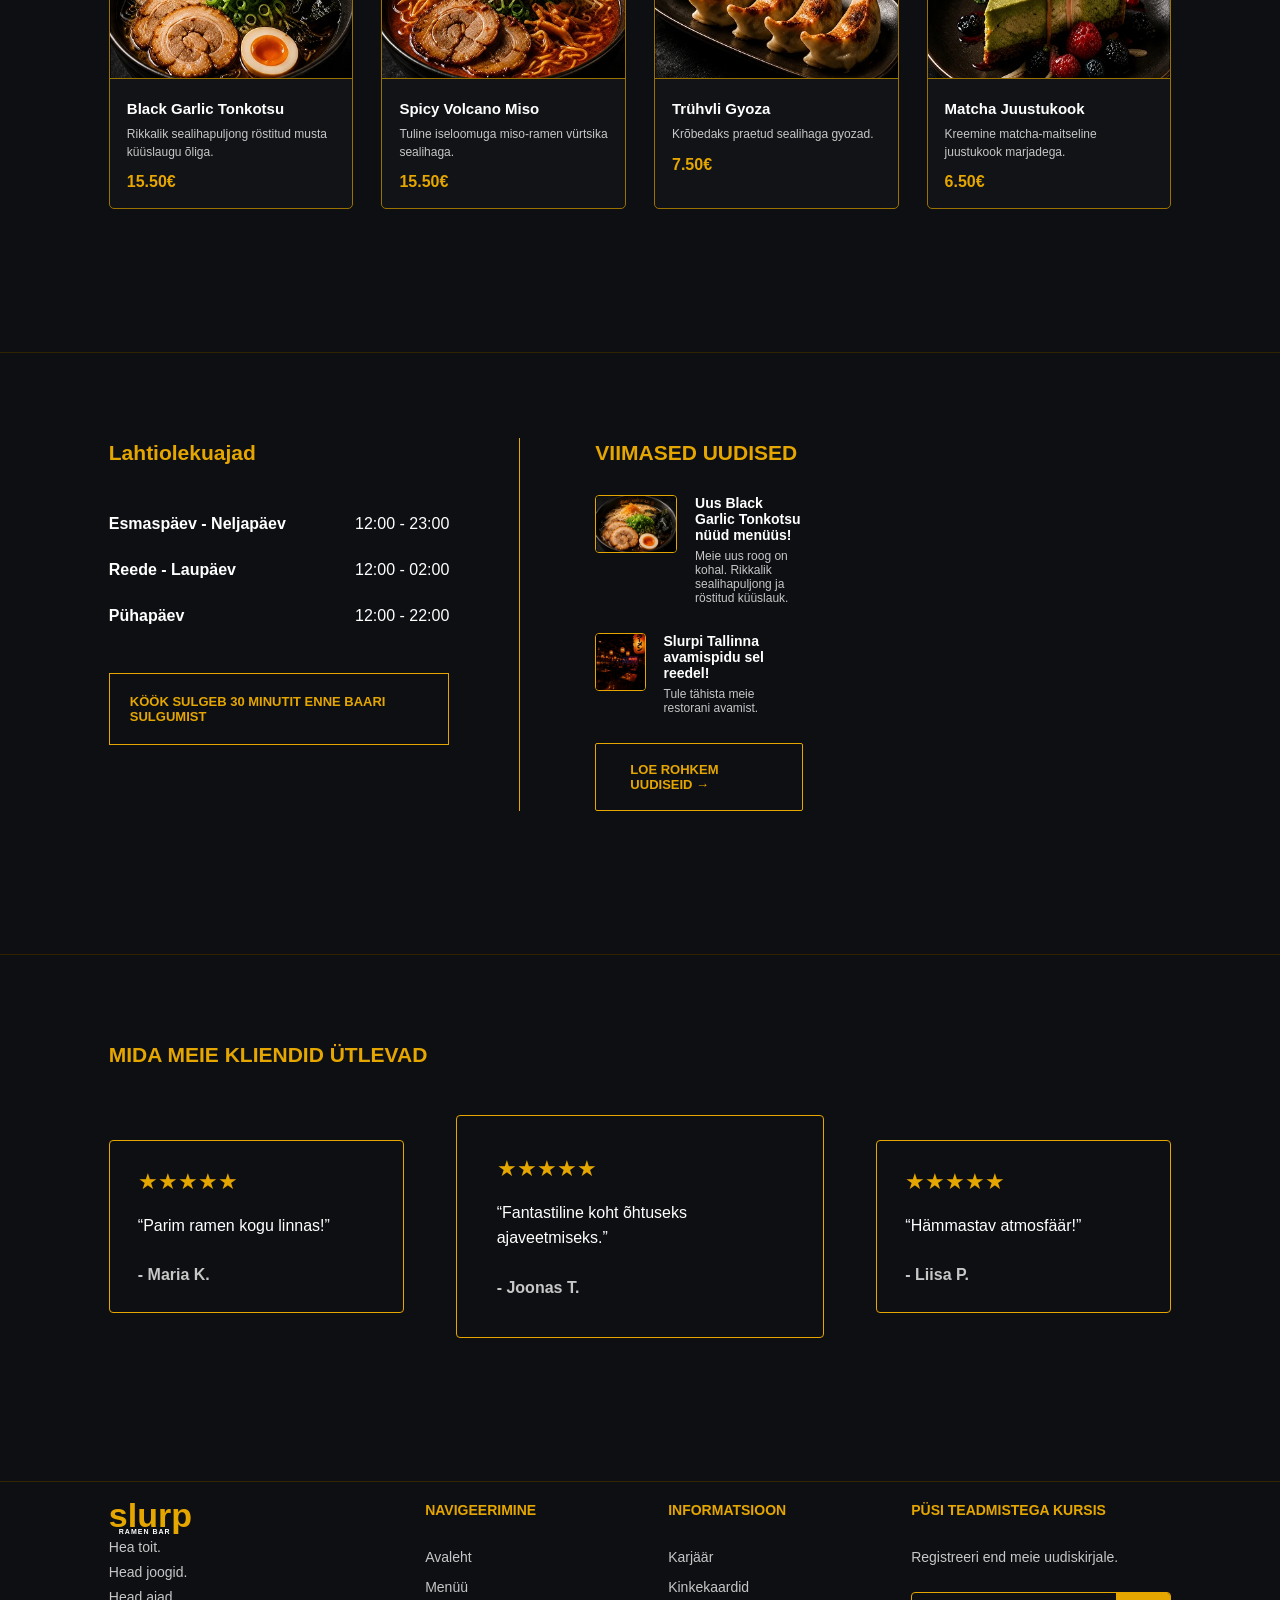
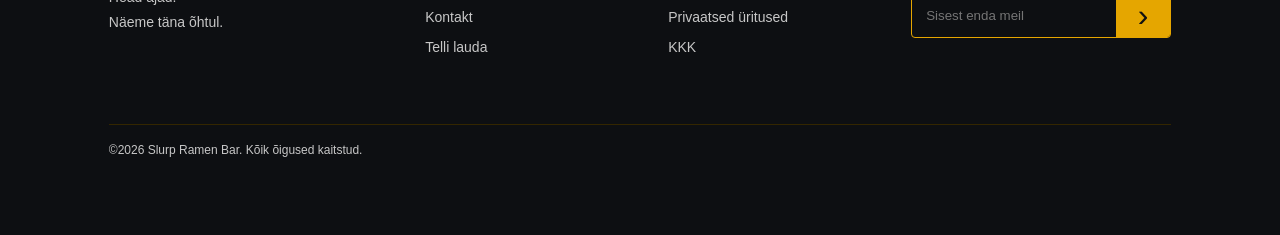
==== commit 950dcba8: "Fixed SEO" ====
--- a/index.html
+++ b/index.html
@@ -2,6 +2,7 @@
 <html lang="et">
 <head>
   <meta charset="UTF-8" />
+  <meta name="description" content="Slurp Ramen Bar pakub autentset Jaapani ramenit, käsitööjooke ja hubast atmosfääri Tallinnas." />
   <meta name="viewport" content="width=device-width, initial-scale=1.0" />
   <title>Slurp | Avaleht</title>
   <link rel="stylesheet" href="styles.css" />
--- a/styles.css
+++ b/styles.css
@@ -631,6 +631,7 @@
   grid-template-columns: repeat(3, 280px);
   gap: 78px;
   justify-content: center;
+  margin-bottom: 90px;
 }
 
 .big-card {
@@ -698,13 +699,13 @@
 }
 
 .mini-head h2 {
-  font-size: 34px;
+  font-size: 23px;
 }
 
 .mini-head::after {
   content: "";
   position: absolute;
-  left: 165px;
+  left: 193px;
   right: 55px;
   top: 50%;
   height: 1px;
@@ -1703,6 +1704,7 @@
   width: 83%;
   max-width: 1180px;
   margin: auto;
+  margin-bottom: 58px;
 }
 
 .header {
@@ -2167,4 +2169,193 @@
 
 .avaleht-page .hero-content > div {
   max-width: 560px;
+}
+
+.icon2 {
+  width: 52px;
+  height: 42px;
+  border: 1px solid var(--yellow);
+  border-radius: 50%;
+  color: var(--yellow);
+  display: flex;
+  align-items: center;
+  justify-content: center;
+  font-size: 20px;
+}
+
+html {
+  scroll-behavior: smooth;
+}
+
+/* Buttons */
+.btn,
+.top-btn,
+.footer button,
+.contact-form button,
+.box-form button[type="submit"],
+.location a,
+.collab a,
+.cta-box a {
+  transition: transform 0.25s ease, box-shadow 0.25s ease, background-color 0.25s ease, color 0.25s ease;
+}
+
+.btn:hover,
+.top-btn:hover,
+.footer button:hover,
+.contact-form button:hover,
+.box-form button[type="submit"]:hover,
+.cta-box a:hover {
+  transform: translateY(-3px);
+  box-shadow: 0 8px 22px rgba(229, 166, 0, 0.35);
+}
+
+.btn.outline:hover,
+.location a:hover,
+.collab a:hover {
+  background: var(--yellow);
+  color: #111;
+  transform: translateY(-3px);
+  box-shadow: 0 8px 22px rgba(229, 166, 0, 0.25);
+}
+
+/* Navigation */
+.nav nav a {
+  position: relative;
+  transition: color 0.25s ease;
+}
+
+.nav nav a::after {
+  content: "";
+  position: absolute;
+  left: 0;
+  bottom: -8px;
+  width: 0;
+  height: 2px;
+  background: var(--yellow);
+  transition: width 0.25s ease;
+}
+
+.nav nav a:hover {
+  color: var(--yellow);
+}
+
+.nav nav a:hover::after {
+  width: 100%;
+}
+
+/* Cards */
+.card,
+.big-card,
+.mini-item,
+.review,
+.box-form,
+.custom-card,
+.benefit-box,
+details {
+  transition: transform 0.25s ease, box-shadow 0.25s ease, border-color 0.25s ease;
+}
+
+.card:hover,
+.big-card:hover,
+.mini-item:hover {
+  transform: translateY(-6px);
+  box-shadow: 0 12px 30px rgba(229, 166, 0, 0.18);
+  border-color: var(--yellow);
+}
+
+.card img,
+.big-card img,
+.mini-item img {
+  transition: transform 0.35s ease;
+}
+
+.card:hover img,
+.big-card:hover img,
+.mini-item:hover img {
+  transform: scale(1.05);
+}
+
+/* Form focus */
+input,
+select,
+textarea {
+  transition: border-color 0.25s ease, box-shadow 0.25s ease;
+}
+
+input:focus,
+select:focus,
+textarea:focus {
+  border-color: var(--yellow);
+  box-shadow: 0 0 0 3px rgba(229, 166, 0, 0.18);
+}
+
+/* Page load animation */
+.hero,
+.hero-detail,
+.hero-contact,
+.hero-order {
+  animation: fadeIn 0.8s ease both;
+}
+
+.hero-text,
+.hero-content,
+.section,
+.forms-section,
+.popular,
+.benefits,
+.faq-section,
+.footer {
+  animation: slideUp 0.75s ease both;
+}
+
+@keyframes fadeIn {
+  from {
+    opacity: 0;
+  }
+  to {
+    opacity: 1;
+  }
+}
+
+@keyframes slideUp {
+  from {
+    opacity: 0;
+    transform: translateY(28px);
+  }
+  to {
+    opacity: 1;
+    transform: translateY(0);
+  }
+}
+
+/* FAQ animation */
+details[open] {
+  box-shadow: 0 8px 20px rgba(229, 166, 0, 0.15);
+}
+
+summary:hover {
+  color: var(--yellow);
+}
+
+/* People buttons on booking page */
+.people button {
+  transition: background-color 0.25s ease, color 0.25s ease, transform 0.25s ease;
+}
+
+.people button:hover,
+.people button.active {
+  background: var(--yellow);
+  color: #111;
+  transform: translateY(-2px);
+}
+
+/* Accessibility: reduce motion */
+@media (prefers-reduced-motion: reduce) {
+  *,
+  *::before,
+  *::after {
+    animation: none !important;
+    transition: none !important;
+    scroll-behavior: auto !important;
+  }
 }
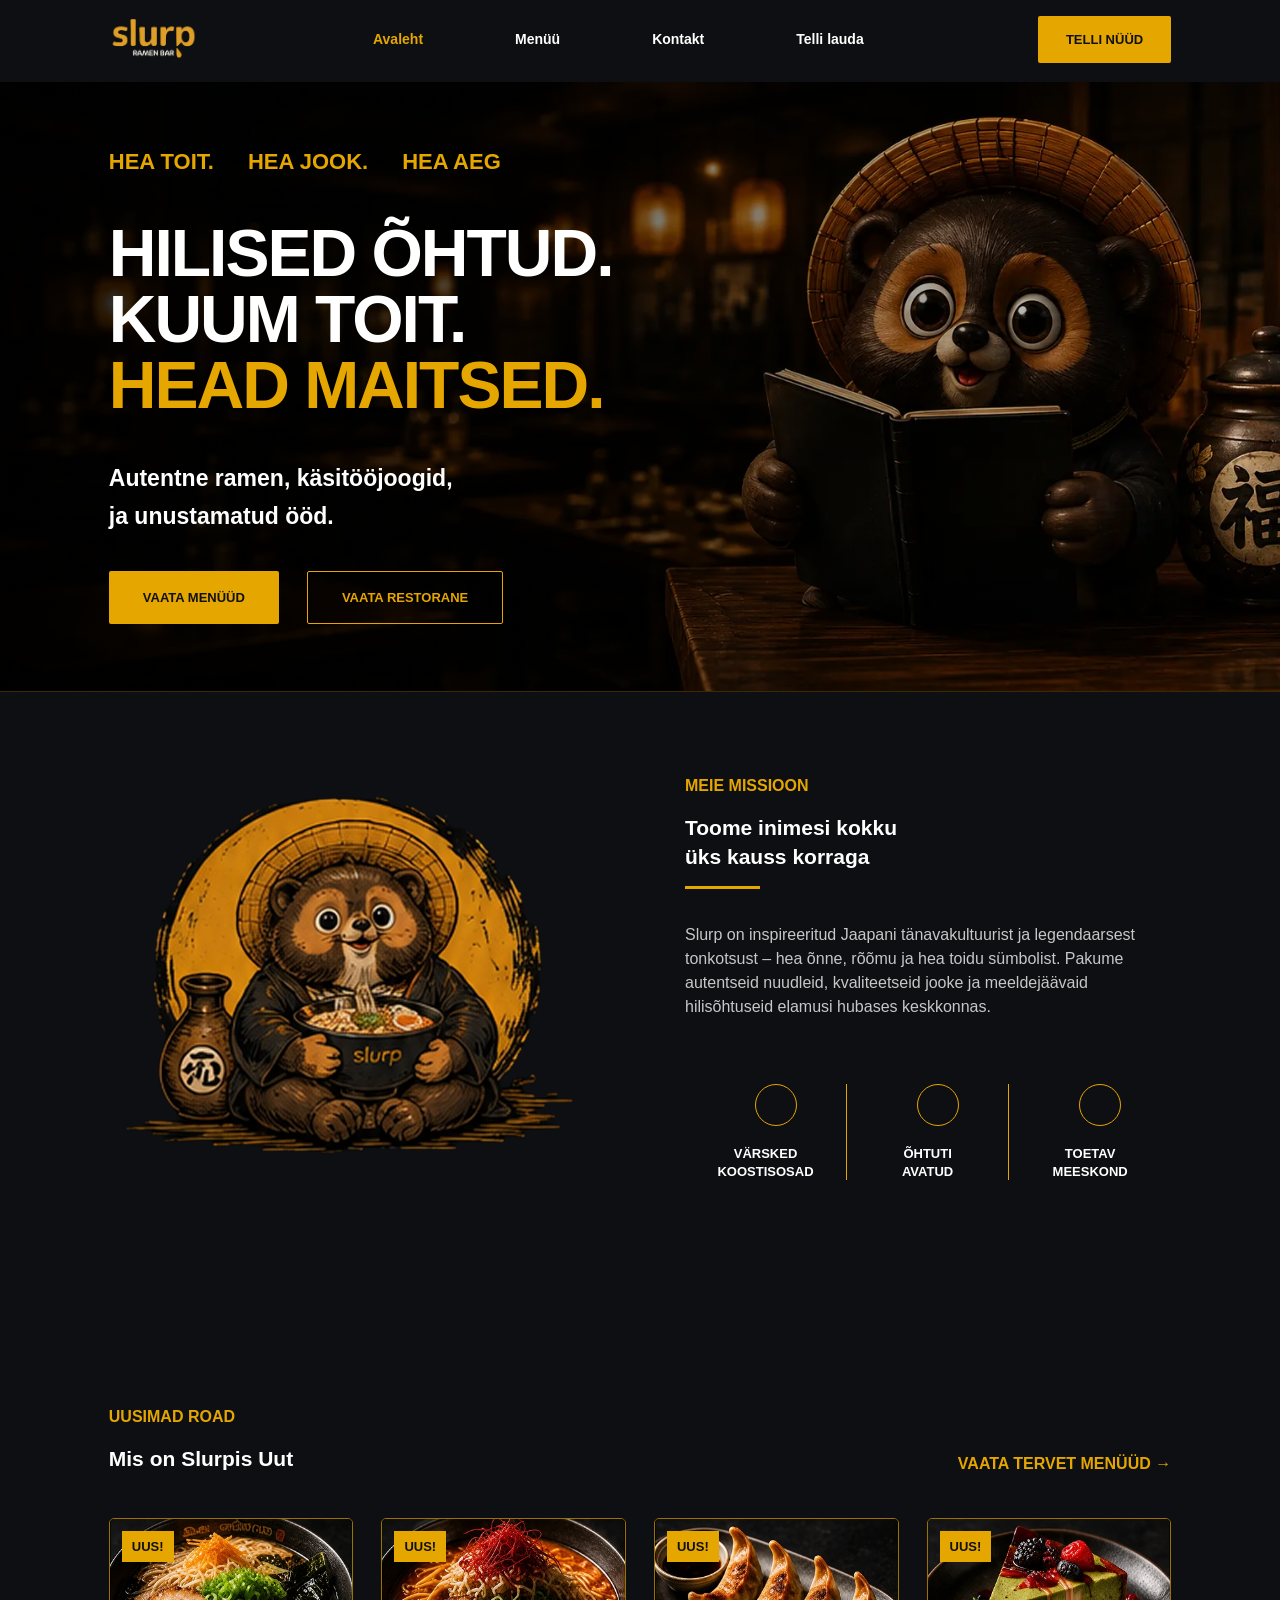
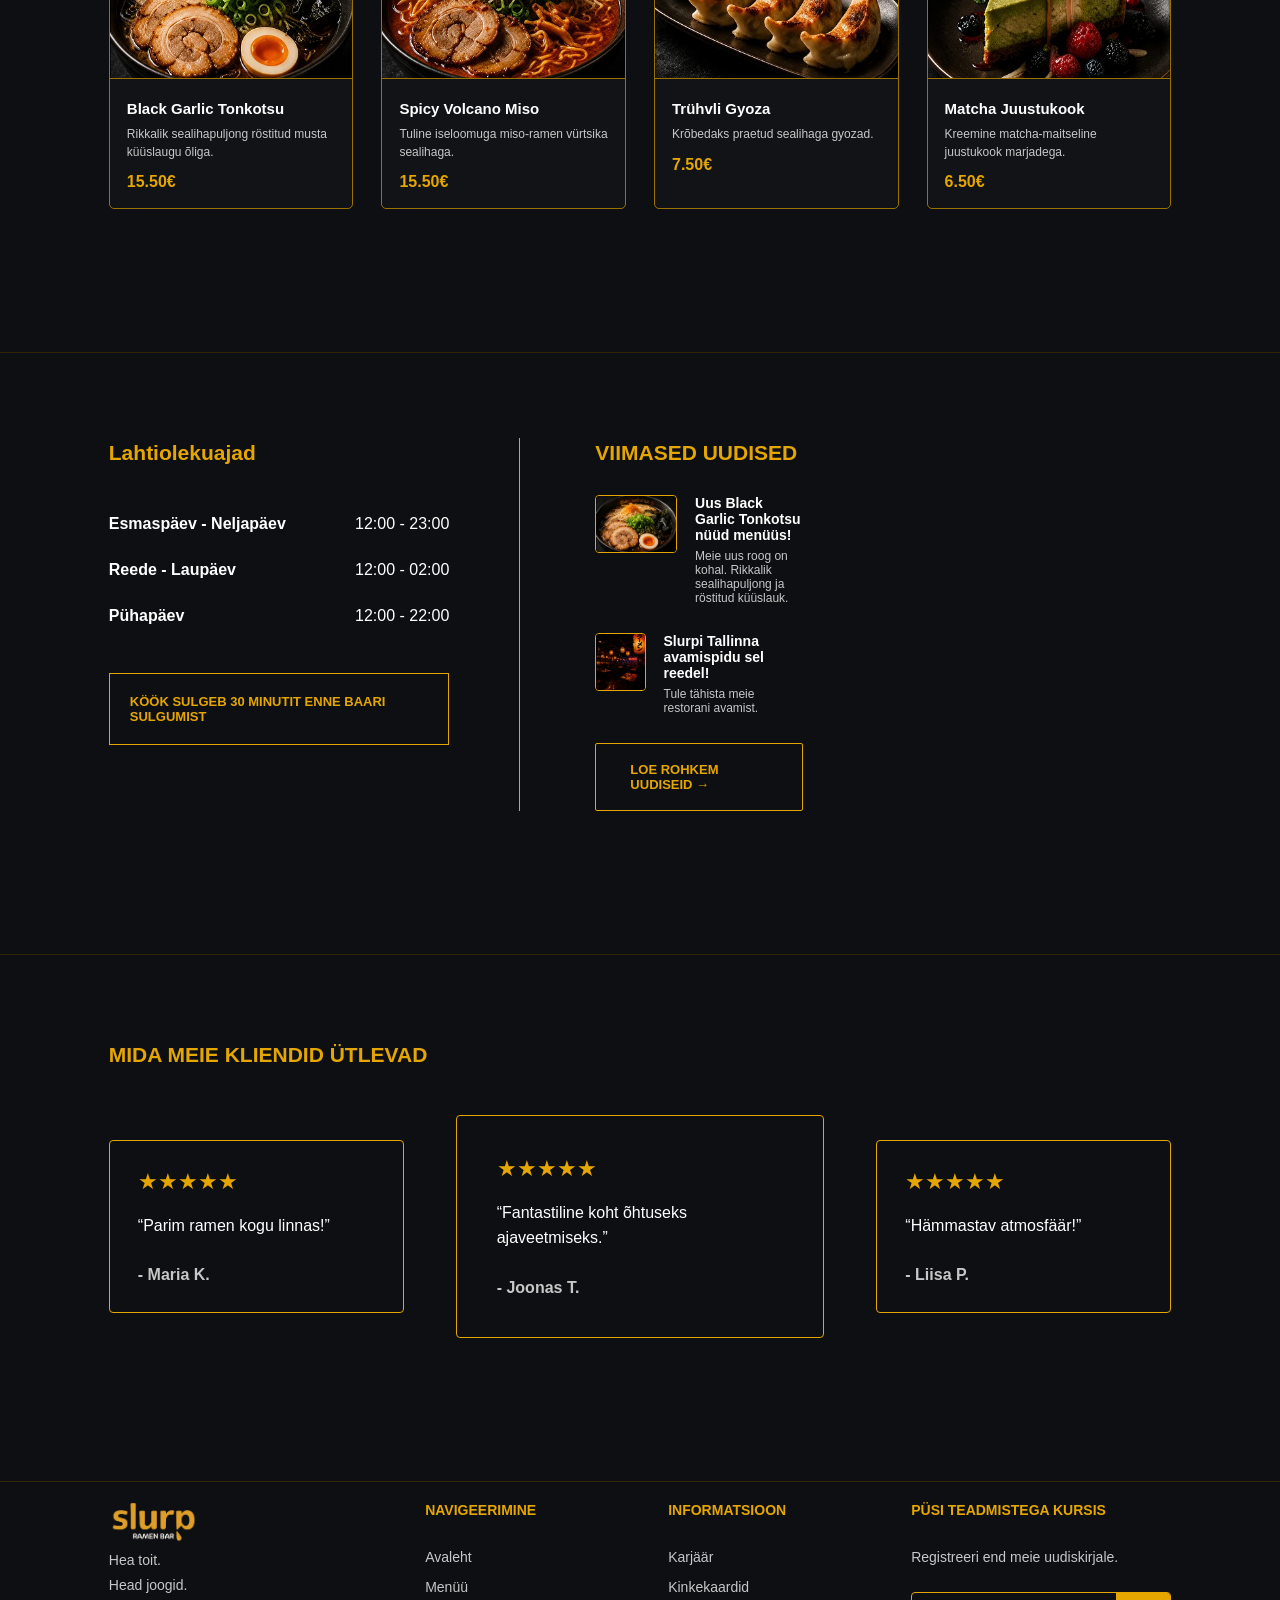
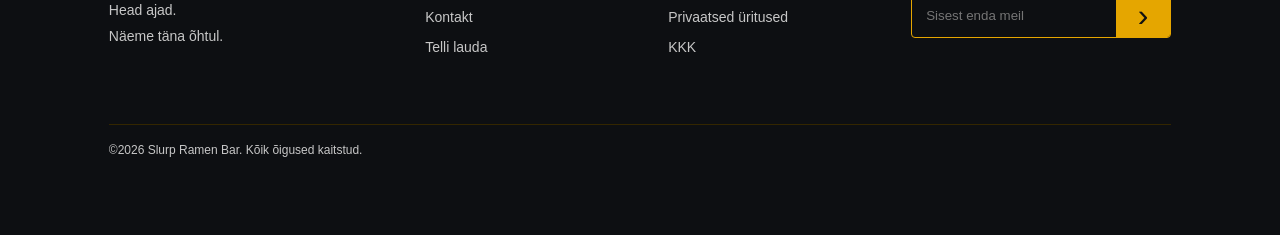
==== commit 088d04fe: "added gitignore and sitemap" ====
--- a/index.html
+++ b/index.html
@@ -6,12 +6,15 @@
   <meta name="viewport" content="width=device-width, initial-scale=1.0" />
   <title>Slurp | Avaleht</title>
   <link rel="stylesheet" href="styles.css" />
+  <link rel="canonical" href="https://slurp-kusti.surge.sh/">
 </head>
 <body class="avaleht-page">
 
 <header class="header">
   <div class="container nav">
-    <div class="logo">slurp <span>RAMEN BAR</span></div>
+    <a href="index.html" class="logo" aria-label="Slurp avaleht">
+      <img src="images/slurp-logo-white.webp" alt="Slurp Ramen Bar logo">
+    </a>
 
     <nav>
       <a class="active" href="#">Avaleht</a>
@@ -208,7 +211,9 @@
 <footer class="footer">
   <div class="container footer-grid">
     <div>
-      <div class="logo">slurp <span>RAMEN BAR</span></div>
+      <a href="index.html" class="logo" aria-label="Slurp avaleht">
+        <img src="images/slurp-logo-white.webp" alt="Slurp Ramen Bar logo">
+      </a>
       <p>Hea toit.<br>Head joogid.<br>Head ajad.<br>Näeme täna õhtul.</p>
     </div>
 
--- a/styles.css
+++ b/styles.css
@@ -1718,13 +1718,24 @@
   display: flex;
   justify-content: space-between;
   align-items: center;
+  margin-top: 54px;
 }
 
 .logo {
-  color: var(--yellow);
-  font-size: 34px;
-  font-weight: 900;
-  line-height: .8;
+  display: inline-flex;
+  align-items: center;
+  width: 90px;
+}
+
+.logo img {
+  display: block;
+  width: 100%;
+  height: auto;
+}
+
+.footer-logo {
+  width: 95px;
+  margin-bottom: 28px;
 }
 
 .logo span {
